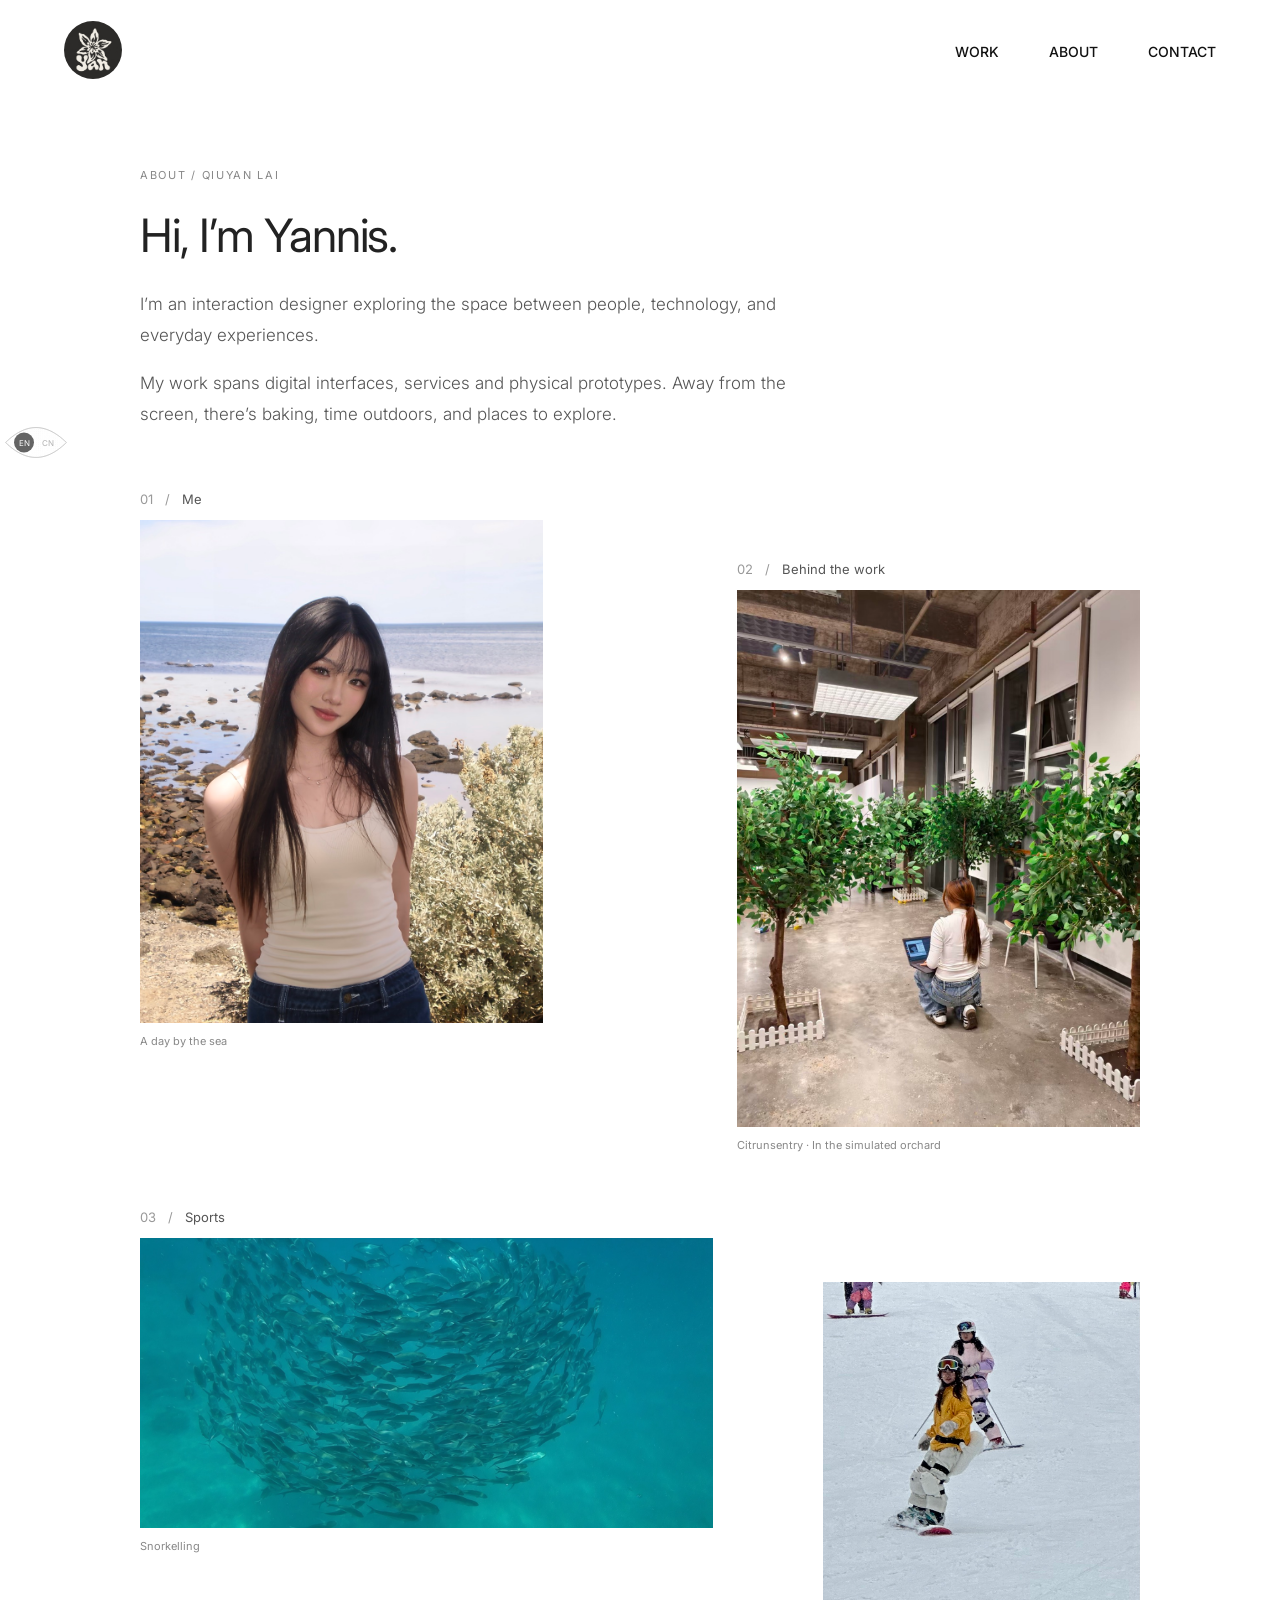
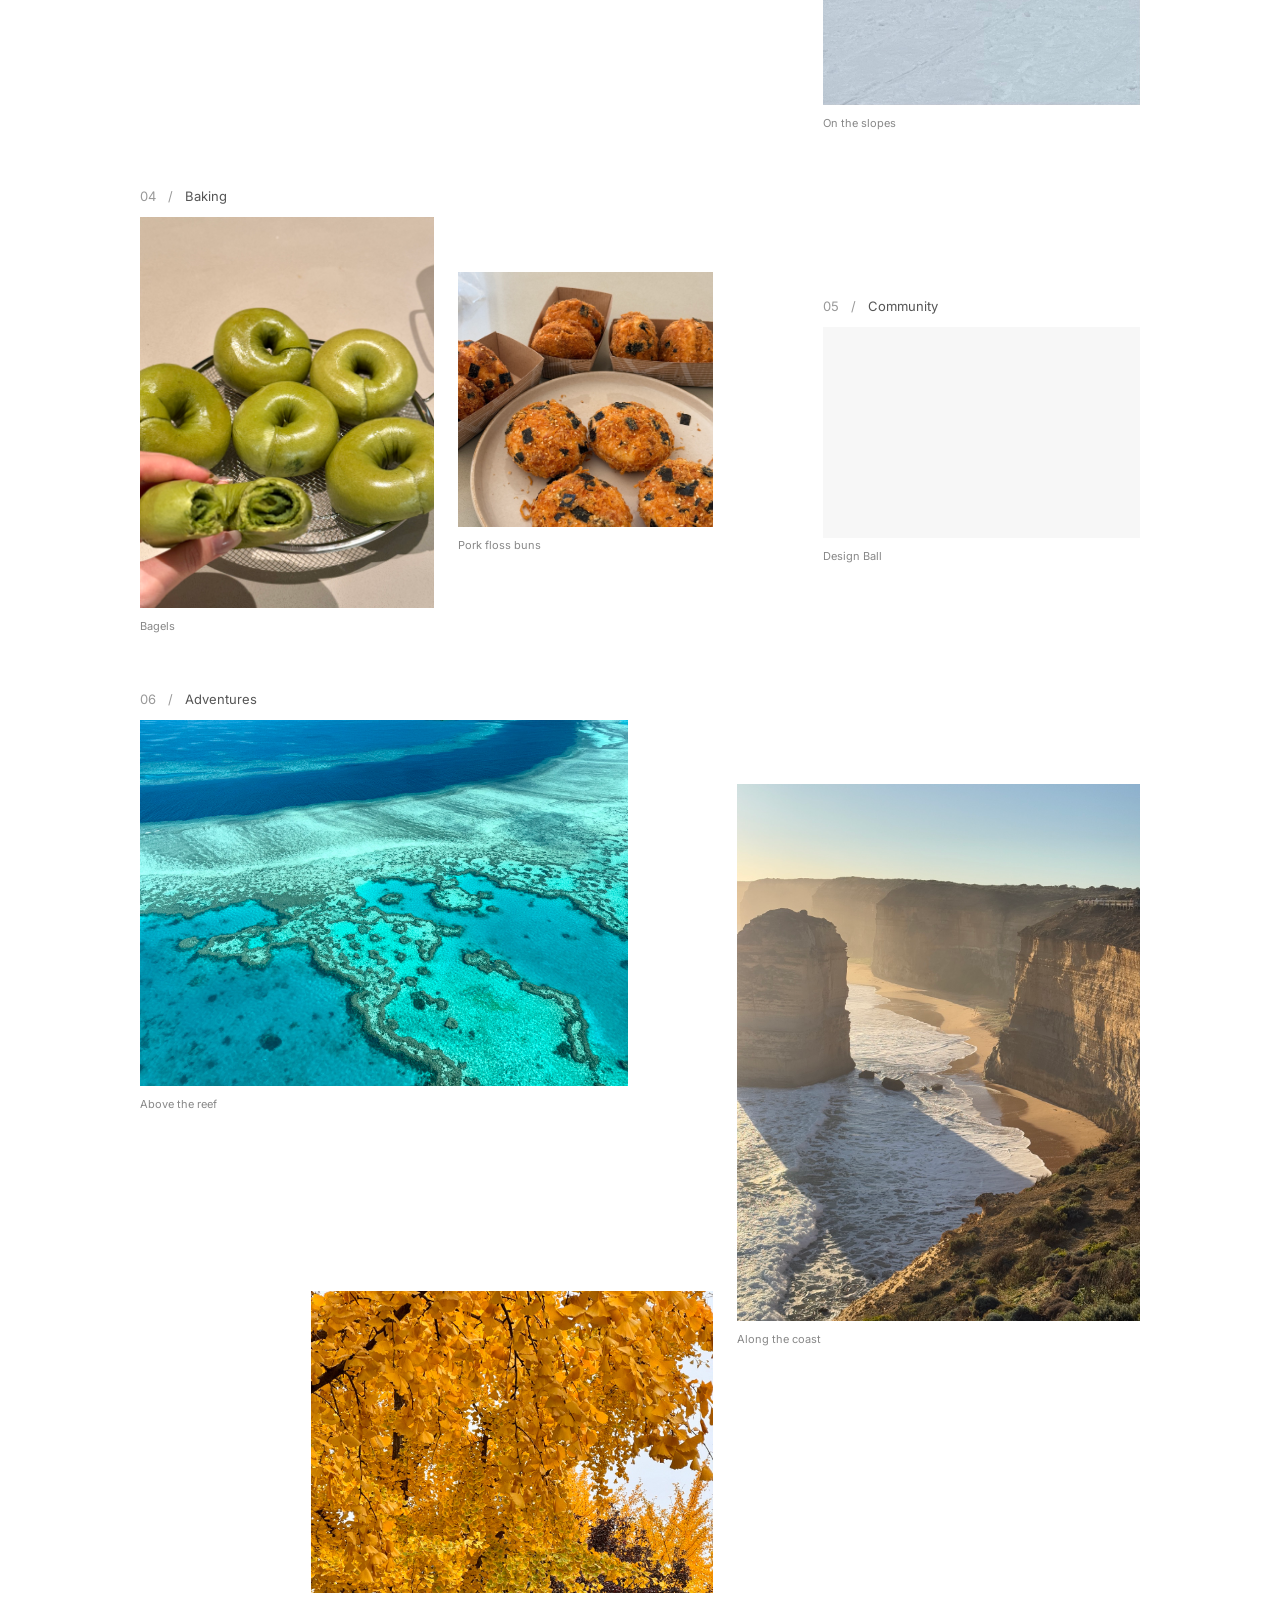
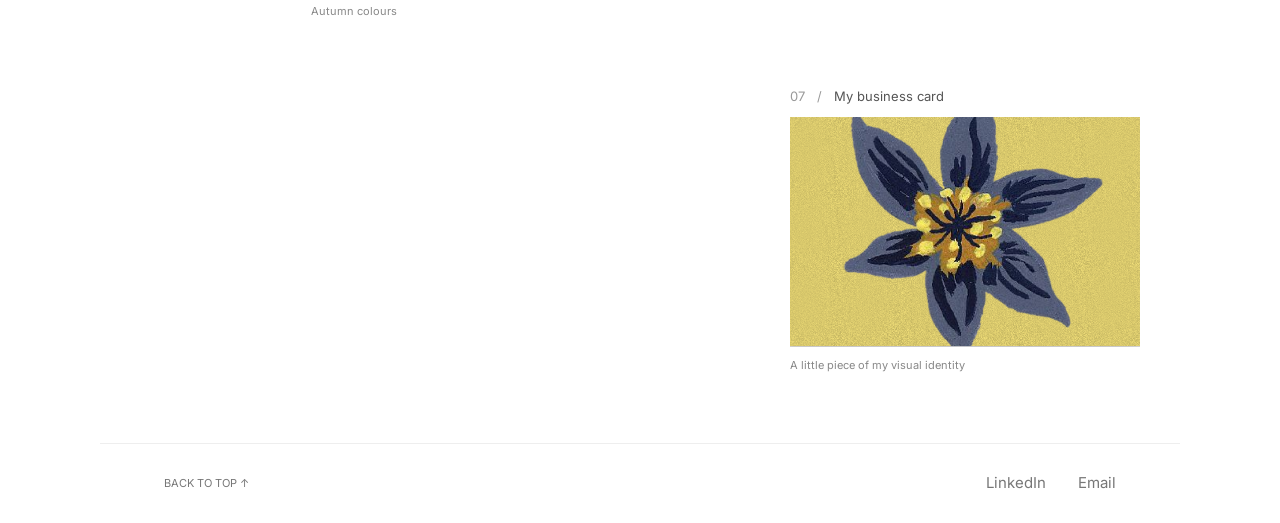
==== about.html @ 77204665 "Publish portfolio website" ====
<!doctype html><html lang="en"><head><meta charset="utf-8"><meta name="viewport" content="width=device-width,initial-scale=1"><title>About — Qiuyan Lai</title><link href="https://fonts.googleapis.com/css2?family=Inter:wght@300;400;500;600&display=swap" rel="stylesheet"><link rel="stylesheet" href="about.css?v=5"><link rel="stylesheet" href="contact-links.css?v=3"><link rel="stylesheet" href="eye-language.css?v=2"></head><body id="top"><aside class="eye-language" aria-label="Language selection"><div class="eye-shell"><svg class="eye-outline" viewBox="0 0 120 66" aria-hidden="true"><defs><pattern id="eye-grain" width="4" height="4" patternUnits="userSpaceOnUse"><circle cx=".8" cy="1" r=".65" fill="#777"/><circle cx="3" cy="3" r=".4" fill="#999"/></pattern><filter id="eye-rough" x="-15%" y="-30%" width="130%" height="160%"><feTurbulence type="fractalNoise" baseFrequency=".6" numOctaves="2" result="noise"/><feDisplacementMap in="SourceGraphic" in2="noise" scale="1.2" xChannelSelector="R" yChannelSelector="G"/></filter></defs><path class="eye-paper" d="M3 33Q60 -23 117 33Q60 89 3 33Z"/><path class="eye-grain-outline" d="M3 33Q60 -23 117 33Q60 89 3 33Z" filter="url(#eye-rough)"/></svg><span class="eye-pupil" aria-hidden="true"></span><button type="button" data-lang="en" aria-label="Switch to English" aria-pressed="true">EN</button><button type="button" data-lang="zh" aria-label="切换为中文" aria-pressed="false">CN</button></div><span class="eye-hint" aria-hidden="true">Language</span></aside><header><a class="brand" href="index.html"><img alt="Qiuyan Lai home" src="assets/dnd/09c96.png"/></a><div class="header-actions"><nav aria-label="Main navigation"><a href="index.html#work">WORK</a><a href="about.html" aria-current="page">ABOUT</a><a href="#contact">CONTACT</a></nav></div></header><main><section class="intro"><p class="eyebrow">ABOUT / QIUYAN LAI</p><h1 data-en="Hi, I’m Yannis." data-zh="你好，我是 Yannis。">Hi, I’m Yannis.</h1><div class="intro-copy"><p data-en="I’m an interaction designer exploring the space between people, technology, and everyday experiences." data-zh="我是一名交互设计师，关注人与技术在日常生活中的相遇。">I’m an interaction designer exploring the space between people, technology, and everyday experiences.</p><p data-en="My work spans digital interfaces, services and physical prototypes. Away from the screen, there’s baking, time outdoors, and places to explore." data-zh="我的设计涵盖数字界面、服务与实体原型。屏幕之外，我喜欢烘焙、户外运动，以及探索不同的地方。">My work spans digital interfaces, services and physical prototypes. Away from the screen, there’s baking, time outdoors, and places to explore.</p></div></section><div class="gallery"><section class="photo-group me" aria-labelledby="group-01"><h2 id="group-01"><span>01</span><i>/</i><b data-en="Me" data-zh="我">Me</b></h2><div class="photo-grid"><figure><img src="assets/about/portrait.jpg" alt="Portrait by the sea" loading="lazy" decoding="async"><figcaption data-en="A day by the sea" data-zh="海边的一天">A day by the sea</figcaption></figure></div></section><section class="photo-group work-photo" aria-labelledby="group-02"><h2 id="group-02"><span>02</span><i>/</i><b data-en="Behind the work" data-zh="设计现场">Behind the work</b></h2><div class="photo-grid"><figure><img src="assets/about/work.jpg" alt="Working with a laptop in the simulated orchard" loading="lazy" decoding="async" class="portrait"><figcaption data-en="Citrunsentry · In the simulated orchard" data-zh="Citrunsentry · 模拟果园现场">Citrunsentry · In the simulated orchard</figcaption></figure></div></section><section class="photo-group sports" aria-labelledby="group-03"><h2 id="group-03"><span>03</span><i>/</i><b data-en="Sports" data-zh="运动">Sports</b></h2><div class="photo-grid"><figure><img src="assets/about/snorkelling.jpg" alt="A school of fish underwater" loading="lazy" decoding="async"><figcaption data-en="Snorkelling" data-zh="浮潜">Snorkelling</figcaption></figure><figure><img src="assets/about/snow.jpg" alt="Snowboarding on a snowy slope" loading="lazy" decoding="async"><figcaption data-en="On the slopes" data-zh="滑雪">On the slopes</figcaption></figure></div></section><section class="photo-group baking" aria-labelledby="group-04"><h2 id="group-04"><span>04</span><i>/</i><b data-en="Baking" data-zh="烘焙">Baking</b></h2><div class="photo-grid"><figure><img src="assets/about/bagels.jpg" alt="Green bagels on a cooling rack" loading="lazy" decoding="async"><figcaption data-en="Bagels" data-zh="贝果">Bagels</figcaption></figure><figure><img src="assets/about/buns.jpg" alt="Pork floss buns on a plate" loading="lazy" decoding="async"><figcaption data-en="Pork floss buns" data-zh="肉松面包">Pork floss buns</figcaption></figure></div></section><section class="photo-group community" aria-labelledby="group-05"><h2 id="group-05"><span>05</span><i>/</i><b data-en="Community" data-zh="社群">Community</b></h2><div class="photo-grid"><figure><img src="assets/about/community.jpg" alt="Group photograph at the Design Ball" loading="lazy" decoding="async"><figcaption data-en="Design Ball" data-zh="设计舞会">Design Ball</figcaption></figure></div></section><section class="photo-group adventures" aria-labelledby="group-06"><h2 id="group-06"><span>06</span><i>/</i><b data-en="Adventures" data-zh="探索">Adventures</b></h2><div class="photo-grid"><figure><img src="assets/about/reef.jpg" alt="Aerial view of a coral reef" loading="lazy" decoding="async"><figcaption data-en="Above the reef" data-zh="俯瞰珊瑚礁">Above the reef</figcaption></figure><figure><img src="assets/about/coast.jpg" alt="Coastal cliffs in warm sunlight" loading="lazy" decoding="async"><figcaption data-en="Along the coast" data-zh="沿着海岸">Along the coast</figcaption></figure><figure><img src="assets/about/autumn.jpg" alt="Golden autumn leaves" loading="lazy" decoding="async"><figcaption data-en="Autumn colours" data-zh="秋日色彩">Autumn colours</figcaption></figure></div></section><section class="photo-group business-card" aria-labelledby="group-07"><h2 id="group-07"><span>07</span><i>/</i><b data-en="My business card" data-zh="我的名片">My business card</b></h2><figure><button class="card-flip" type="button" aria-label="Flip business card" aria-pressed="false" aria-describedby="card-details"><span class="card-turn"><span class="card-face card-front"><img src="assets/about/card-front-hd.png" alt="Yellow business card with a blue flower" loading="lazy"></span><span class="card-face card-back"><img src="assets/about/card-back-hd.png" alt="Qiuyan Lai — UI/UX & Interaction Designer" loading="lazy"></span></span></button><figcaption data-en="A little piece of my visual identity" data-zh="我的视觉标识的一部分">A little piece of my visual identity</figcaption><span class="card-accessible" id="card-details">Qiuyan Lai · UI/UX &amp; Interaction Designer · 1978860656@qq.com</span></figure></section></div></main><footer id="contact"><div class="contact-links"><a class="contact-link" href="https://www.linkedin.com/in/qiuyan-lai-722b23402/" target="_blank" rel="noopener noreferrer">LinkedIn</a><span class="email-wrap"><button class="contact-link email-copy" type="button" aria-describedby="contact-email-tooltip">Email</button><span class="email-tooltip" id="contact-email-tooltip" role="tooltip">Copy email</span></span></div><span class="contact-status" role="status" aria-live="polite" aria-atomic="true"></span><a class="back-top" href="#top">BACK TO TOP ↑</a></footer><script src="about.js?v=2"></script><script src="contact-links.js?v=2"></script><script src="eye-language.js?v=1"></script></body></html>
---- about.css ----
*{box-sizing:border-box}html{scroll-behavior:smooth}body{margin:0;color:#222;background:#fff;font-family:Inter,Arial,sans-serif;-webkit-font-smoothing:antialiased}a{color:inherit;text-decoration:none}header{height:103px;max-width:1440px;margin:auto;padding:22px 5%;display:flex;align-items:center;justify-content:space-between}.brand img{display:block;width:58px;height:58px;border-radius:50%}.header-actions{display:flex;gap:35px;align-items:center}header nav{display:flex;gap:50px;font-size:14px;font-weight:500}header nav a:hover{text-decoration:underline;text-underline-offset:8px}.language{display:flex;border:1px solid #111;border-radius:20px;overflow:hidden}.language button{border:0;background:white;padding:7px 10px;font:400 11px Inter,Arial,sans-serif;cursor:pointer}.language button[aria-pressed=true]{background:#111;color:#fff}a:focus-visible,button:focus-visible{outline:2px solid #777;outline-offset:5px}main{max-width:1080px;padding:65px 40px 70px;margin:auto}.eyebrow{font-size:11px;letter-spacing:1.7px;color:#888;margin:0 0 25px}h1{font-size:clamp(32px,4vw,46px);font-weight:400;letter-spacing:-1.2px;margin:0 0 26px}.intro-copy{max-width:680px}.intro-copy p{font-size:17px;line-height:1.85;color:#555;font-weight:300;margin:0 0 16px}.intro{margin-bottom:60px}.gallery{display:grid;grid-template-columns:repeat(2,minmax(0,1fr));gap:44px 28px}.photo-group{min-width:0}.photo-group h2{display:flex;align-items:baseline;gap:12px;font-size:13px;font-weight:400;margin:0 0 13px;color:#555}.photo-group h2 span,.photo-group h2 i{font-style:normal;color:#999;font-weight:400}.photo-group h2 b{font-weight:400}.photo-grid{display:grid;gap:20px;grid-template-columns:repeat(2,minmax(0,1fr))}figure{margin:0;min-width:0}figure img{display:block;width:100%;height:auto;aspect-ratio:4/5;object-fit:cover;background:#f7f7f7}figcaption{color:#888;font-size:11px;line-height:1.5;margin-top:10px}.me .photo-grid,.work-photo .photo-grid{grid-template-columns:1fr}.me img{object-position:46% center}.work-photo img{object-position:center}.sports,.baking,.community,.adventures{grid-column:1/-1}.sports img{aspect-ratio:4/3}.sports figure:nth-child(2) img{object-position:center 42%}.baking img{aspect-ratio:4/3}.community .photo-grid{grid-template-columns:1fr}.community img{aspect-ratio:auto;object-fit:contain}.adventures .photo-grid{grid-template-columns:repeat(3,minmax(0,1fr))}.adventures img{aspect-ratio:3/4}.photo-group.reveal{opacity:0;transform:translateY(12px);transition:opacity .55s ease,transform .55s ease}.photo-group.reveal.visible{opacity:1;transform:none}#contact{max-width:1080px;margin:auto;border-top:1px solid #eee}#contact .back-top{font-weight:400}@media(max-width:900px){header{height:85px;padding:16px 6%}.brand img{width:45px;height:45px}header nav{gap:22px;font-size:12px}main{padding:45px 6% 50px}}@media(max-width:600px){.header-actions{gap:15px}header nav{gap:15px}.language button{padding:7px;font-size:10px}.intro-copy p{font-size:16px}.gallery{gap:32px 16px}.photo-grid{gap:14px}.photo-group h2{gap:8px;font-size:12px}.adventures .photo-grid{grid-template-columns:1fr 1fr}.adventures figure:last-child{grid-column:1/-1}.adventures figure:last-child img{aspect-ratio:4/3}.sports img{aspect-ratio:3/4}.baking img{aspect-ratio:3/4}.intro{margin-bottom:40px}}@media(prefers-reduced-motion:reduce){html{scroll-behavior:auto}.photo-group.reveal{opacity:1;transform:none;transition:none}}
/* Varied photo proportions, with a consistent underlying column grid. */
.gallery{grid-template-columns:repeat(12,minmax(0,1fr));gap:56px 24px;align-items:start}
.me{grid-column:1/6}
.work-photo{grid-column:8/13;margin-top:70px}
.me img{aspect-ratio:4/5;object-position:46% center}
.work-photo img{aspect-ratio:3/4}
.sports{grid-column:1/-1}
.sports .photo-grid{grid-template-columns:repeat(12,minmax(0,1fr));gap:24px;align-items:start}
.sports figure:first-child{grid-column:1/8}
.sports figure:first-child img{aspect-ratio:1.975;object-fit:contain}
.sports figure:nth-child(2){grid-column:9/13;margin-top:44px}
.sports figure:nth-child(2) img{aspect-ratio:3/4;object-position:center}
.baking{grid-column:1/8}
.baking .photo-grid{grid-template-columns:1.15fr 1fr;align-items:start;gap:24px}
.baking figure:first-child img{aspect-ratio:3/4}
.baking figure:nth-child(2){margin-top:55px}
.baking figure:nth-child(2) img{aspect-ratio:1}
.community{grid-column:9/13;margin-top:110px}
.community img{aspect-ratio:auto}
.adventures{grid-column:1/-1}
.adventures .photo-grid{grid-template-columns:repeat(12,minmax(0,1fr));align-items:start;gap:24px}
.adventures figure:first-child{grid-column:1/7}
.adventures figure:first-child img{aspect-ratio:4/3}
.adventures figure:nth-child(2){grid-column:8/13;margin-top:64px}
.adventures figure:nth-child(2) img{aspect-ratio:3/4}
.adventures figure:last-child{grid-column:3/8;margin-top:-80px}
.adventures figure:last-child img{aspect-ratio:4/3}
@media(max-width:700px){
 .gallery{gap:36px 16px}
 .me{grid-column:1/7}.work-photo{grid-column:8/13;margin-top:46px}
 .sports .photo-grid,.adventures .photo-grid{gap:16px}
 .sports figure:first-child{grid-column:1/8}.sports figure:nth-child(2){grid-column:9/13;margin-top:28px}
 .baking{grid-column:1/-1}.baking .photo-grid{grid-template-columns:1fr 1fr;gap:20px}.baking figure:nth-child(2){margin-top:38px}
 .community{grid-column:3/13;margin-top:0}
 .adventures figure:nth-child(2){margin-top:35px}
 .adventures figure:last-child{grid-column:2/8;margin-top:-20px}
}
@media(max-width:420px){
 .photo-group h2{gap:5px;font-size:11px}
 .work-photo{grid-column:7/13}
 .sports figure:first-child{grid-column:1/9}.sports figure:nth-child(2){grid-column:7/13;margin-top:0}
 .adventures figure:last-child{margin-top:0}
}

/* Match the D&D / WEGO / HeatGuard header interaction styles. */
header{color:#111;background:#fff}
header .brand img{display:inline}
header .language button{font:inherit;font-size:11px;color:#111;cursor:pointer}
header .language button[aria-pressed=true]{color:#fff}
header button,header a{-webkit-tap-highlight-color:transparent}
header button:focus-visible,header a:focus-visible{outline:3px solid #aa234e;outline-offset:5px}
@media(max-width:600px){header .language button{font-size:10px}}

/* A two-sided print piece, kept in the same editorial photo grid. */
.business-card{grid-column:7/13;margin-top:12px;width:100%;max-width:350px;justify-self:end}
.card-flip{display:block;width:100%;aspect-ratio:463/304;padding:0;border:0;background:transparent;cursor:pointer;perspective:1200px;text-align:inherit;-webkit-tap-highlight-color:transparent}
.card-turn{display:block;position:relative;width:100%;height:100%;transform-style:preserve-3d;transition:transform 650ms cubic-bezier(.2,.65,.25,1)}
.card-flip.is-flipped .card-turn{transform:rotateY(180deg)}
.card-face{position:absolute;inset:0;overflow:hidden;backface-visibility:hidden;-webkit-backface-visibility:hidden}
.card-back{transform:rotateY(180deg)}
.card-face img{position:absolute;width:121.5983%;max-width:none;height:132.8947%;left:-11.8791%;top:-17.7632%;aspect-ratio:auto;object-fit:fill;background:transparent}
.card-flip:focus-visible{outline:2px solid #777;outline-offset:7px}
.card-accessible{position:absolute;width:1px;height:1px;padding:0;margin:-1px;overflow:hidden;clip-path:inset(50%);white-space:nowrap}
@media(max-width:700px){.business-card{grid-column:4/13;margin-top:0}}
@media(max-width:420px){.business-card{grid-column:2/13}}
@media(prefers-reduced-motion:reduce){.card-turn{transition:none}}
---- contact-links.css ----
/* Scoped to the existing Contact Footer. */
#contact .contact-links{font-size:23px;display:flex;align-items:baseline;gap:24px;flex-wrap:wrap}
#contact .contact-link{position:relative;display:inline-block;font:inherit;line-height:inherit;color:inherit;text-decoration:none;cursor:pointer}
#contact button.contact-link{appearance:none;border:0;border-radius:0;background:none;padding:0;margin:0;text-align:left}
#contact .contact-link::after{content:"";position:absolute;left:0;right:0;bottom:-3px;height:1px;background:currentColor;transform:scaleX(0);transform-origin:left;transition:transform 200ms ease}
#contact .contact-link:hover::after,#contact .contact-link:focus-visible::after{transform:scaleX(1)}
#contact .contact-link:focus-visible{outline:2px solid currentColor;outline-offset:6px}
#contact .email-wrap{position:relative;display:inline-block}
#contact .email-tooltip{position:absolute;right:0;bottom:calc(100% + 10px);width:max-content;max-width:min(240px,80vw);font-family:inherit;font-weight:400;font-size:12px;line-height:1.4;opacity:0;visibility:hidden;transform:translateY(4px);transition:opacity 200ms ease,transform 200ms ease,visibility 200ms;pointer-events:none;z-index:2}
#contact .email-wrap.show-tooltip .email-tooltip{opacity:1;visibility:visible;transform:translateY(0)}
#contact .contact-status{position:absolute;width:1px;height:1px;padding:0;margin:-1px;overflow:hidden;clip-path:inset(50%);white-space:nowrap}
@media(prefers-reduced-motion:reduce){#contact .contact-link::after,#contact .email-tooltip{transition:none;transform:none}#contact .contact-link::after{opacity:0}#contact .contact-link:hover::after,#contact .contact-link:focus-visible::after{opacity:1}}

#contact .email-tooltip.follow-pointer{position:fixed;right:auto;bottom:auto;font-size:15px;line-height:1;white-space:nowrap;max-width:calc(100vw - 24px);transform:none;transition:opacity 180ms ease,visibility 180ms;z-index:9999}

/* Compact contact row, aligned with the page gutters. */
#contact{min-height:0;padding:28px 5%;display:flex;align-items:center;justify-content:space-between;gap:24px;color:#777}
#contact .contact-links{margin-left:auto;order:2;font-size:15px;line-height:1.5;gap:32px}
#contact .contact-link{color:#777;transition:color 180ms ease}
#contact .contact-link:hover,#contact .contact-link:focus-visible{color:#444}
#contact .back-top{position:static;order:1;font-size:11px;color:#777}
#contact .email-tooltip{color:#666}
@media(max-width:600px){#contact{padding:24px 5%;gap:16px}#contact .contact-links{gap:24px;font-size:14px}}
@media(prefers-reduced-motion:reduce){#contact .contact-link{transition:none}}
---- eye-language.css ----
.eye-language{position:fixed;left:18px;top:50%;transform:translateY(-50%);z-index:50;text-align:center;opacity:.65;transition:opacity 180ms ease}
.eye-language:hover,.eye-language:focus-within{opacity:1}
.eye-shell{position:relative;width:64px;height:38px;display:flex;align-items:center;justify-content:center;gap:4px}
.eye-outline{position:absolute;inset:0;width:100%;height:100%;pointer-events:none;overflow:visible}
.eye-outline .eye-paper{fill:#fffffff0;stroke:none}
.eye-outline .eye-grain-outline{fill:url(#eye-grain);fill-opacity:.13;stroke:#999;stroke-width:1.5;stroke-dasharray:.8 1.1;stroke-linecap:round}
.eye-shell button{position:relative;z-index:2;display:grid;place-items:center;width:20px;height:24px;border:0;background:transparent;border-radius:50%;font:400 8px Inter,Arial,sans-serif;color:#888;cursor:pointer;padding:0;transition:color 200ms ease}
.eye-shell button[aria-pressed=true]{color:#fff}
.eye-shell button:focus-visible{outline:2px solid #777;outline-offset:4px}
.eye-pupil{position:absolute;z-index:1;width:20px;height:20px;left:10px;top:9px;background:#111;border-radius:50%;transition:transform 220ms cubic-bezier(.2,.7,.2,1)}
.eye-language.is-chinese .eye-pupil{transform:translateX(24px)}
.eye-hint{display:block;margin-top:4px;font:400 9px Inter,Arial,sans-serif;letter-spacing:.5px;color:#888;opacity:0;transition:opacity 180ms ease}
.eye-language:hover .eye-hint,.eye-language:focus-within .eye-hint{opacity:1}
@media(min-width:1200px){.eye-language{left:max(18px,calc((100vw - 1220px)/2 - 40px))}}
@media(max-width:1199px){.eye-language{left:8px;top:auto;bottom:22px;transform:none}.eye-hint{display:none}}
@media(prefers-reduced-motion:reduce){.eye-language,.eye-pupil,.eye-hint,.eye-shell button{transition:none}}

/* Keep the language eye near the viewport edge on all screen sizes. */
.eye-language{left:4px}
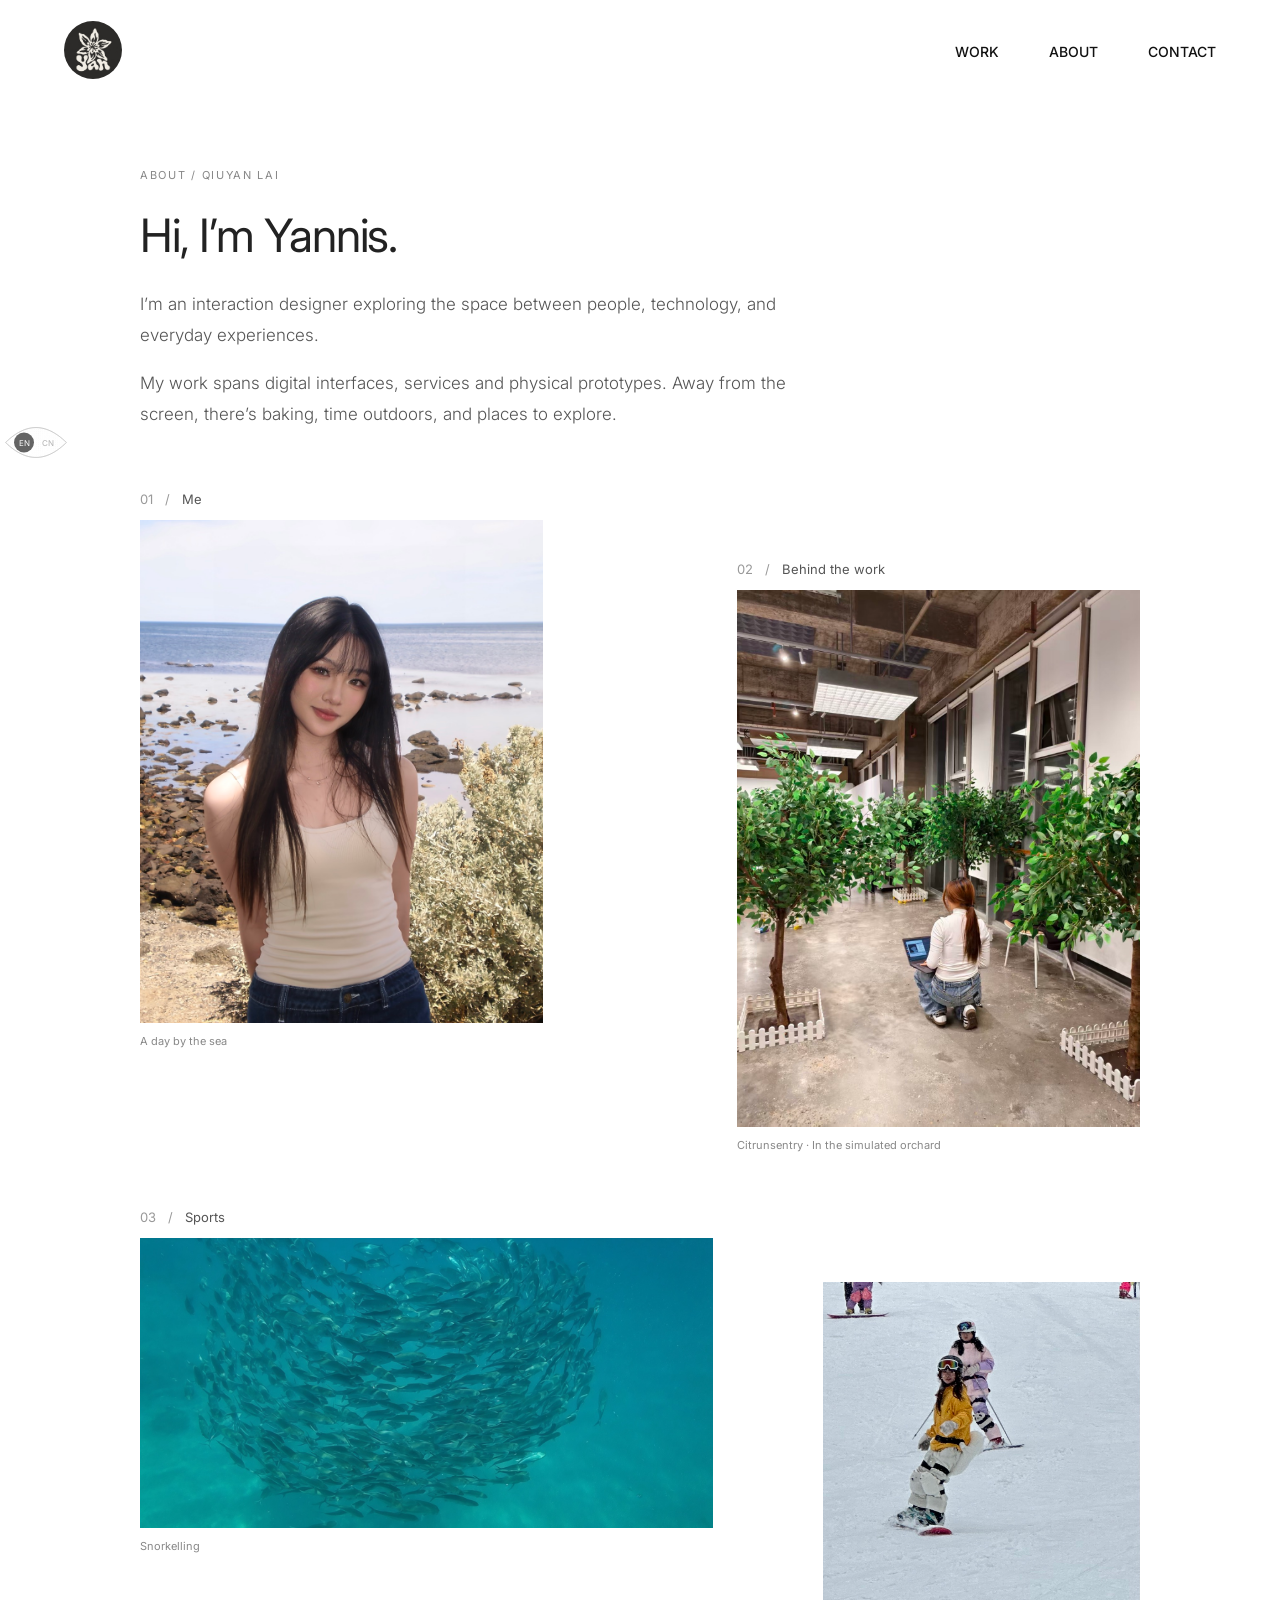
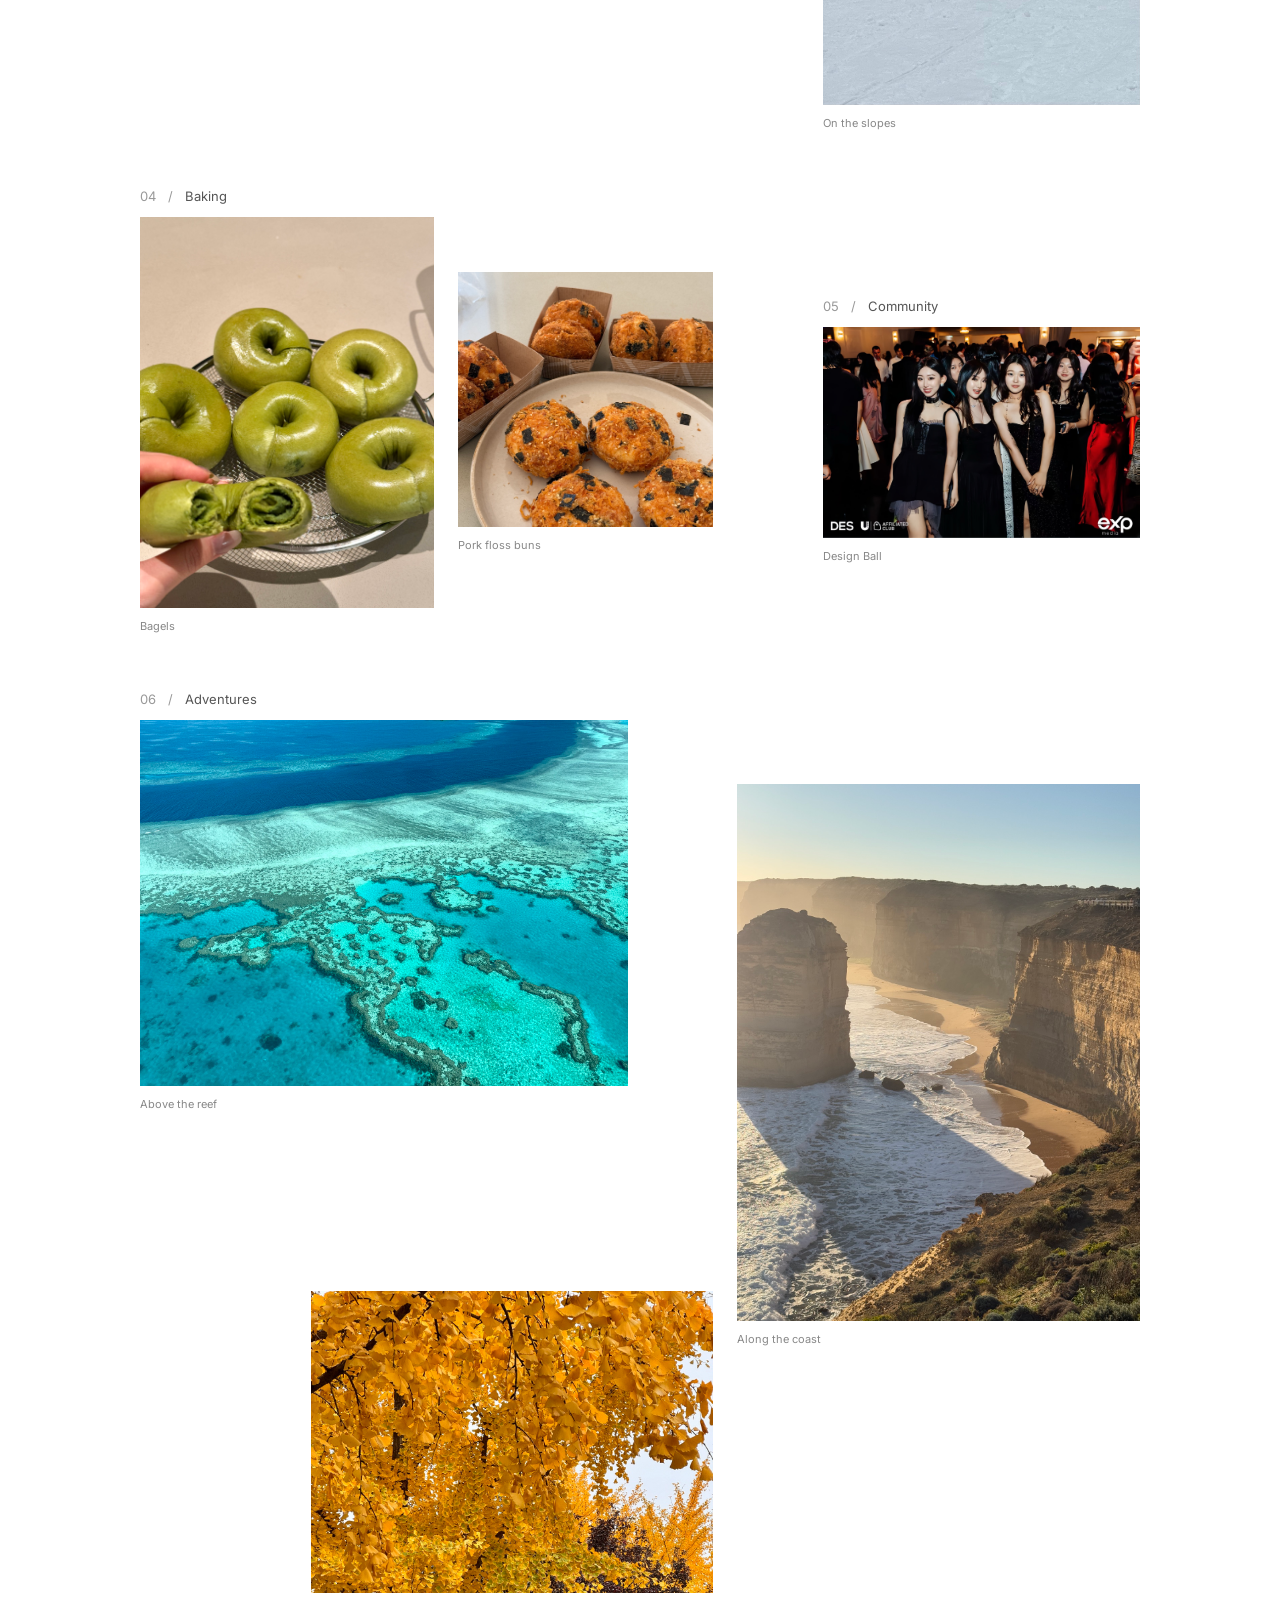
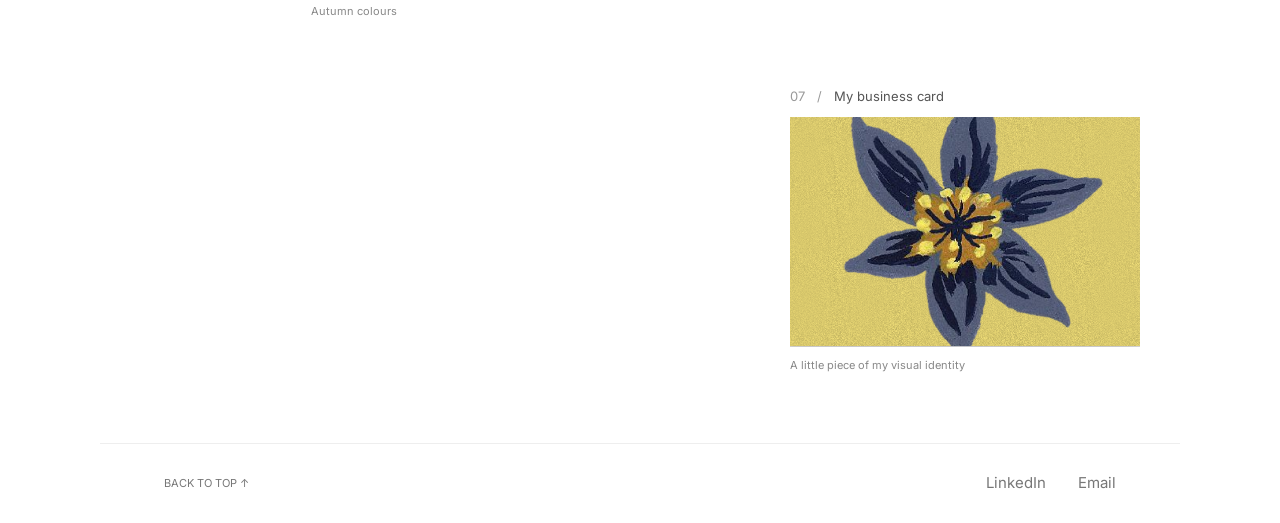
==== commit 8306f9ef: "Add dark flower favicon across portfolio pages" ====
--- a/about.html
+++ b/about.html
@@ -1 +1 @@
-<!doctype html><html lang="en"><head><meta charset="utf-8"><meta name="viewport" content="width=device-width,initial-scale=1"><title>About — Qiuyan Lai</title><link href="https://fonts.googleapis.com/css2?family=Inter:wght@300;400;500;600&display=swap" rel="stylesheet"><link rel="stylesheet" href="about.css?v=5"><link rel="stylesheet" href="contact-links.css?v=3"><link rel="stylesheet" href="eye-language.css?v=2"></head><body id="top"><aside class="eye-language" aria-label="Language selection"><div class="eye-shell"><svg class="eye-outline" viewBox="0 0 120 66" aria-hidden="true"><defs><pattern id="eye-grain" width="4" height="4" patternUnits="userSpaceOnUse"><circle cx=".8" cy="1" r=".65" fill="#777"/><circle cx="3" cy="3" r=".4" fill="#999"/></pattern><filter id="eye-rough" x="-15%" y="-30%" width="130%" height="160%"><feTurbulence type="fractalNoise" baseFrequency=".6" numOctaves="2" result="noise"/><feDisplacementMap in="SourceGraphic" in2="noise" scale="1.2" xChannelSelector="R" yChannelSelector="G"/></filter></defs><path class="eye-paper" d="M3 33Q60 -23 117 33Q60 89 3 33Z"/><path class="eye-grain-outline" d="M3 33Q60 -23 117 33Q60 89 3 33Z" filter="url(#eye-rough)"/></svg><span class="eye-pupil" aria-hidden="true"></span><button type="button" data-lang="en" aria-label="Switch to English" aria-pressed="true">EN</button><button type="button" data-lang="zh" aria-label="切换为中文" aria-pressed="false">CN</button></div><span class="eye-hint" aria-hidden="true">Language</span></aside><header><a class="brand" href="index.html"><img alt="Qiuyan Lai home" src="assets/dnd/09c96.png"/></a><div class="header-actions"><nav aria-label="Main navigation"><a href="index.html#work">WORK</a><a href="about.html" aria-current="page">ABOUT</a><a href="#contact">CONTACT</a></nav></div></header><main><section class="intro"><p class="eyebrow">ABOUT / QIUYAN LAI</p><h1 data-en="Hi, I’m Yannis." data-zh="你好，我是 Yannis。">Hi, I’m Yannis.</h1><div class="intro-copy"><p data-en="I’m an interaction designer exploring the space between people, technology, and everyday experiences." data-zh="我是一名交互设计师，关注人与技术在日常生活中的相遇。">I’m an interaction designer exploring the space between people, technology, and everyday experiences.</p><p data-en="My work spans digital interfaces, services and physical prototypes. Away from the screen, there’s baking, time outdoors, and places to explore." data-zh="我的设计涵盖数字界面、服务与实体原型。屏幕之外，我喜欢烘焙、户外运动，以及探索不同的地方。">My work spans digital interfaces, services and physical prototypes. Away from the screen, there’s baking, time outdoors, and places to explore.</p></div></section><div class="gallery"><section class="photo-group me" aria-labelledby="group-01"><h2 id="group-01"><span>01</span><i>/</i><b data-en="Me" data-zh="我">Me</b></h2><div class="photo-grid"><figure><img src="assets/about/portrait.jpg" alt="Portrait by the sea" loading="lazy" decoding="async"><figcaption data-en="A day by the sea" data-zh="海边的一天">A day by the sea</figcaption></figure></div></section><section class="photo-group work-photo" aria-labelledby="group-02"><h2 id="group-02"><span>02</span><i>/</i><b data-en="Behind the work" data-zh="设计现场">Behind the work</b></h2><div class="photo-grid"><figure><img src="assets/about/work.jpg" alt="Working with a laptop in the simulated orchard" loading="lazy" decoding="async" class="portrait"><figcaption data-en="Citrunsentry · In the simulated orchard" data-zh="Citrunsentry · 模拟果园现场">Citrunsentry · In the simulated orchard</figcaption></figure></div></section><section class="photo-group sports" aria-labelledby="group-03"><h2 id="group-03"><span>03</span><i>/</i><b data-en="Sports" data-zh="运动">Sports</b></h2><div class="photo-grid"><figure><img src="assets/about/snorkelling.jpg" alt="A school of fish underwater" loading="lazy" decoding="async"><figcaption data-en="Snorkelling" data-zh="浮潜">Snorkelling</figcaption></figure><figure><img src="assets/about/snow.jpg" alt="Snowboarding on a snowy slope" loading="lazy" decoding="async"><figcaption data-en="On the slopes" data-zh="滑雪">On the slopes</figcaption></figure></div></section><section class="photo-group baking" aria-labelledby="group-04"><h2 id="group-04"><span>04</span><i>/</i><b data-en="Baking" data-zh="烘焙">Baking</b></h2><div class="photo-grid"><figure><img src="assets/about/bagels.jpg" alt="Green bagels on a cooling rack" loading="lazy" decoding="async"><figcaption data-en="Bagels" data-zh="贝果">Bagels</figcaption></figure><figure><img src="assets/about/buns.jpg" alt="Pork floss buns on a plate" loading="lazy" decoding="async"><figcaption data-en="Pork floss buns" data-zh="肉松面包">Pork floss buns</figcaption></figure></div></section><section class="photo-group community" aria-labelledby="group-05"><h2 id="group-05"><span>05</span><i>/</i><b data-en="Community" data-zh="社群">Community</b></h2><div class="photo-grid"><figure><img src="assets/about/community.jpg" alt="Group photograph at the Design Ball" loading="lazy" decoding="async"><figcaption data-en="Design Ball" data-zh="设计舞会">Design Ball</figcaption></figure></div></section><section class="photo-group adventures" aria-labelledby="group-06"><h2 id="group-06"><span>06</span><i>/</i><b data-en="Adventures" data-zh="探索">Adventures</b></h2><div class="photo-grid"><figure><img src="assets/about/reef.jpg" alt="Aerial view of a coral reef" loading="lazy" decoding="async"><figcaption data-en="Above the reef" data-zh="俯瞰珊瑚礁">Above the reef</figcaption></figure><figure><img src="assets/about/coast.jpg" alt="Coastal cliffs in warm sunlight" loading="lazy" decoding="async"><figcaption data-en="Along the coast" data-zh="沿着海岸">Along the coast</figcaption></figure><figure><img src="assets/about/autumn.jpg" alt="Golden autumn leaves" loading="lazy" decoding="async"><figcaption data-en="Autumn colours" data-zh="秋日色彩">Autumn colours</figcaption></figure></div></section><section class="photo-group business-card" aria-labelledby="group-07"><h2 id="group-07"><span>07</span><i>/</i><b data-en="My business card" data-zh="我的名片">My business card</b></h2><figure><button class="card-flip" type="button" aria-label="Flip business card" aria-pressed="false" aria-describedby="card-details"><span class="card-turn"><span class="card-face card-front"><img src="assets/about/card-front-hd.png" alt="Yellow business card with a blue flower" loading="lazy"></span><span class="card-face card-back"><img src="assets/about/card-back-hd.png" alt="Qiuyan Lai — UI/UX & Interaction Designer" loading="lazy"></span></span></button><figcaption data-en="A little piece of my visual identity" data-zh="我的视觉标识的一部分">A little piece of my visual identity</figcaption><span class="card-accessible" id="card-details">Qiuyan Lai · UI/UX &amp; Interaction Designer · 1978860656@qq.com</span></figure></section></div></main><footer id="contact"><div class="contact-links"><a class="contact-link" href="https://www.linkedin.com/in/qiuyan-lai-722b23402/" target="_blank" rel="noopener noreferrer">LinkedIn</a><span class="email-wrap"><button class="contact-link email-copy" type="button" aria-describedby="contact-email-tooltip">Email</button><span class="email-tooltip" id="contact-email-tooltip" role="tooltip">Copy email</span></span></div><span class="contact-status" role="status" aria-live="polite" aria-atomic="true"></span><a class="back-top" href="#top">BACK TO TOP ↑</a></footer><script src="about.js?v=2"></script><script src="contact-links.js?v=2"></script><script src="eye-language.js?v=1"></script></body></html>+<!doctype html><html lang="en"><head><meta charset="utf-8"><meta name="viewport" content="width=device-width,initial-scale=1"><title>About — Qiuyan Lai</title><link href="https://fonts.googleapis.com/css2?family=Inter:wght@300;400;500;600&display=swap" rel="stylesheet"><link rel="stylesheet" href="about.css?v=5"><link rel="stylesheet" href="contact-links.css?v=3"><link rel="stylesheet" href="eye-language.css?v=2"><link rel="icon" type="image/png" href="favicon.png?v=3"></head><body id="top"><aside class="eye-language" aria-label="Language selection"><div class="eye-shell"><svg class="eye-outline" viewBox="0 0 120 66" aria-hidden="true"><defs><pattern id="eye-grain" width="4" height="4" patternUnits="userSpaceOnUse"><circle cx=".8" cy="1" r=".65" fill="#777"/><circle cx="3" cy="3" r=".4" fill="#999"/></pattern><filter id="eye-rough" x="-15%" y="-30%" width="130%" height="160%"><feTurbulence type="fractalNoise" baseFrequency=".6" numOctaves="2" result="noise"/><feDisplacementMap in="SourceGraphic" in2="noise" scale="1.2" xChannelSelector="R" yChannelSelector="G"/></filter></defs><path class="eye-paper" d="M3 33Q60 -23 117 33Q60 89 3 33Z"/><path class="eye-grain-outline" d="M3 33Q60 -23 117 33Q60 89 3 33Z" filter="url(#eye-rough)"/></svg><span class="eye-pupil" aria-hidden="true"></span><button type="button" data-lang="en" aria-label="Switch to English" aria-pressed="true">EN</button><button type="button" data-lang="zh" aria-label="切换为中文" aria-pressed="false">CN</button></div><span class="eye-hint" aria-hidden="true">Language</span></aside><header><a class="brand" href="index.html"><img alt="Qiuyan Lai home" src="assets/dnd/09c96.png"/></a><div class="header-actions"><nav aria-label="Main navigation"><a href="index.html#work">WORK</a><a href="about.html" aria-current="page">ABOUT</a><a href="#contact">CONTACT</a></nav></div></header><main><section class="intro"><p class="eyebrow">ABOUT / QIUYAN LAI</p><h1 data-en="Hi, I’m Yannis." data-zh="你好，我是 Yannis。">Hi, I’m Yannis.</h1><div class="intro-copy"><p data-en="I’m an interaction designer exploring the space between people, technology, and everyday experiences." data-zh="我是一名交互设计师，关注人与技术在日常生活中的相遇。">I’m an interaction designer exploring the space between people, technology, and everyday experiences.</p><p data-en="My work spans digital interfaces, services and physical prototypes. Away from the screen, there’s baking, time outdoors, and places to explore." data-zh="我的设计涵盖数字界面、服务与实体原型。屏幕之外，我喜欢烘焙、户外运动，以及探索不同的地方。">My work spans digital interfaces, services and physical prototypes. Away from the screen, there’s baking, time outdoors, and places to explore.</p></div></section><div class="gallery"><section class="photo-group me" aria-labelledby="group-01"><h2 id="group-01"><span>01</span><i>/</i><b data-en="Me" data-zh="我">Me</b></h2><div class="photo-grid"><figure><img src="assets/about/portrait.jpg" alt="Portrait by the sea" loading="lazy" decoding="async"><figcaption data-en="A day by the sea" data-zh="海边的一天">A day by the sea</figcaption></figure></div></section><section class="photo-group work-photo" aria-labelledby="group-02"><h2 id="group-02"><span>02</span><i>/</i><b data-en="Behind the work" data-zh="设计现场">Behind the work</b></h2><div class="photo-grid"><figure><img src="assets/about/work.jpg" alt="Working with a laptop in the simulated orchard" loading="lazy" decoding="async" class="portrait"><figcaption data-en="Citrunsentry · In the simulated orchard" data-zh="Citrunsentry · 模拟果园现场">Citrunsentry · In the simulated orchard</figcaption></figure></div></section><section class="photo-group sports" aria-labelledby="group-03"><h2 id="group-03"><span>03</span><i>/</i><b data-en="Sports" data-zh="运动">Sports</b></h2><div class="photo-grid"><figure><img src="assets/about/snorkelling.jpg" alt="A school of fish underwater" loading="lazy" decoding="async"><figcaption data-en="Snorkelling" data-zh="浮潜">Snorkelling</figcaption></figure><figure><img src="assets/about/snow.jpg" alt="Snowboarding on a snowy slope" loading="lazy" decoding="async"><figcaption data-en="On the slopes" data-zh="滑雪">On the slopes</figcaption></figure></div></section><section class="photo-group baking" aria-labelledby="group-04"><h2 id="group-04"><span>04</span><i>/</i><b data-en="Baking" data-zh="烘焙">Baking</b></h2><div class="photo-grid"><figure><img src="assets/about/bagels.jpg" alt="Green bagels on a cooling rack" loading="lazy" decoding="async"><figcaption data-en="Bagels" data-zh="贝果">Bagels</figcaption></figure><figure><img src="assets/about/buns.jpg" alt="Pork floss buns on a plate" loading="lazy" decoding="async"><figcaption data-en="Pork floss buns" data-zh="肉松面包">Pork floss buns</figcaption></figure></div></section><section class="photo-group community" aria-labelledby="group-05"><h2 id="group-05"><span>05</span><i>/</i><b data-en="Community" data-zh="社群">Community</b></h2><div class="photo-grid"><figure><img src="assets/about/community.jpg" alt="Group photograph at the Design Ball" loading="lazy" decoding="async"><figcaption data-en="Design Ball" data-zh="设计舞会">Design Ball</figcaption></figure></div></section><section class="photo-group adventures" aria-labelledby="group-06"><h2 id="group-06"><span>06</span><i>/</i><b data-en="Adventures" data-zh="探索">Adventures</b></h2><div class="photo-grid"><figure><img src="assets/about/reef.jpg" alt="Aerial view of a coral reef" loading="lazy" decoding="async"><figcaption data-en="Above the reef" data-zh="俯瞰珊瑚礁">Above the reef</figcaption></figure><figure><img src="assets/about/coast.jpg" alt="Coastal cliffs in warm sunlight" loading="lazy" decoding="async"><figcaption data-en="Along the coast" data-zh="沿着海岸">Along the coast</figcaption></figure><figure><img src="assets/about/autumn.jpg" alt="Golden autumn leaves" loading="lazy" decoding="async"><figcaption data-en="Autumn colours" data-zh="秋日色彩">Autumn colours</figcaption></figure></div></section><section class="photo-group business-card" aria-labelledby="group-07"><h2 id="group-07"><span>07</span><i>/</i><b data-en="My business card" data-zh="我的名片">My business card</b></h2><figure><button class="card-flip" type="button" aria-label="Flip business card" aria-pressed="false" aria-describedby="card-details"><span class="card-turn"><span class="card-face card-front"><img src="assets/about/card-front-hd.png" alt="Yellow business card with a blue flower" loading="lazy"></span><span class="card-face card-back"><img src="assets/about/card-back-hd.png" alt="Qiuyan Lai — UI/UX & Interaction Designer" loading="lazy"></span></span></button><figcaption data-en="A little piece of my visual identity" data-zh="我的视觉标识的一部分">A little piece of my visual identity</figcaption><span class="card-accessible" id="card-details">Qiuyan Lai · UI/UX &amp; Interaction Designer · 1978860656@qq.com</span></figure></section></div></main><footer id="contact"><div class="contact-links"><a class="contact-link" href="https://www.linkedin.com/in/qiuyan-lai-722b23402/" target="_blank" rel="noopener noreferrer">LinkedIn</a><span class="email-wrap"><button class="contact-link email-copy" type="button" aria-describedby="contact-email-tooltip">Email</button><span class="email-tooltip" id="contact-email-tooltip" role="tooltip">Copy email</span></span></div><span class="contact-status" role="status" aria-live="polite" aria-atomic="true"></span><a class="back-top" href="#top">BACK TO TOP ↑</a></footer><script src="about.js?v=2"></script><script src="contact-links.js?v=2"></script><script src="eye-language.js?v=1"></script></body></html>
